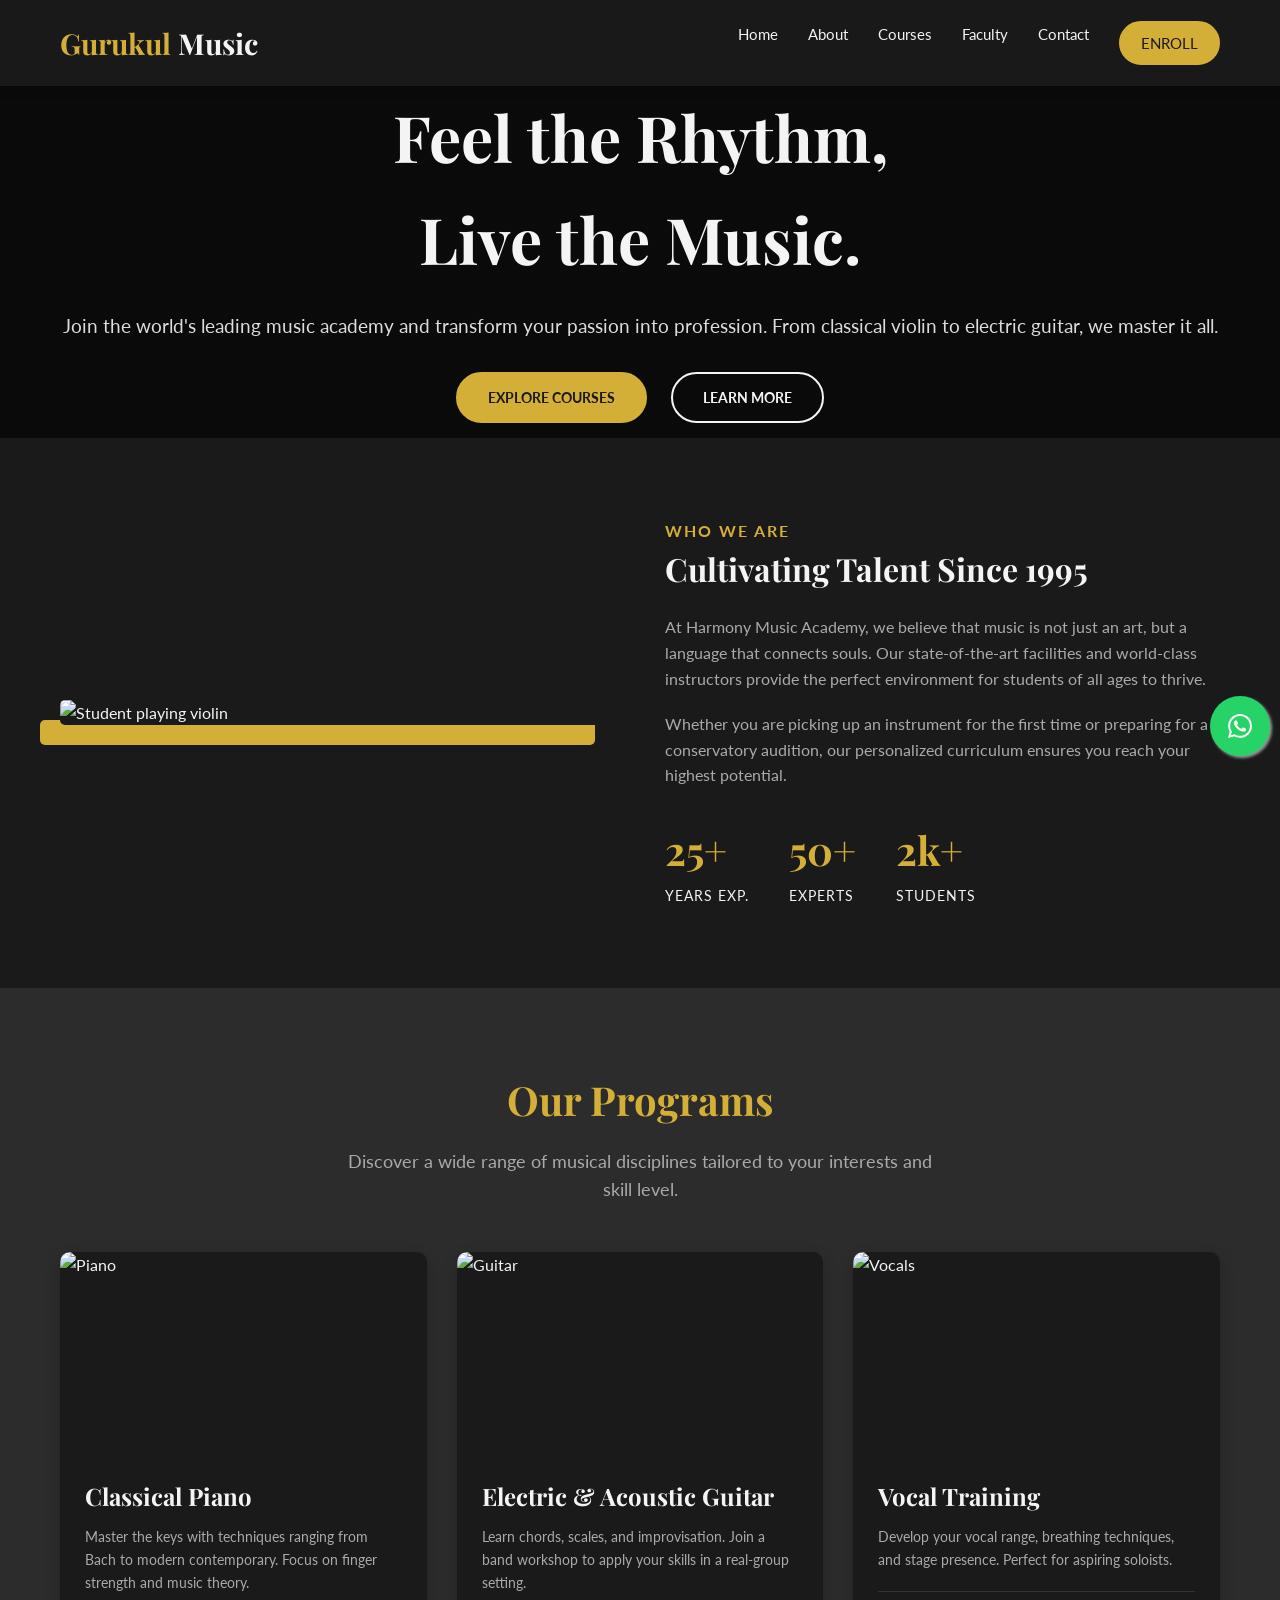
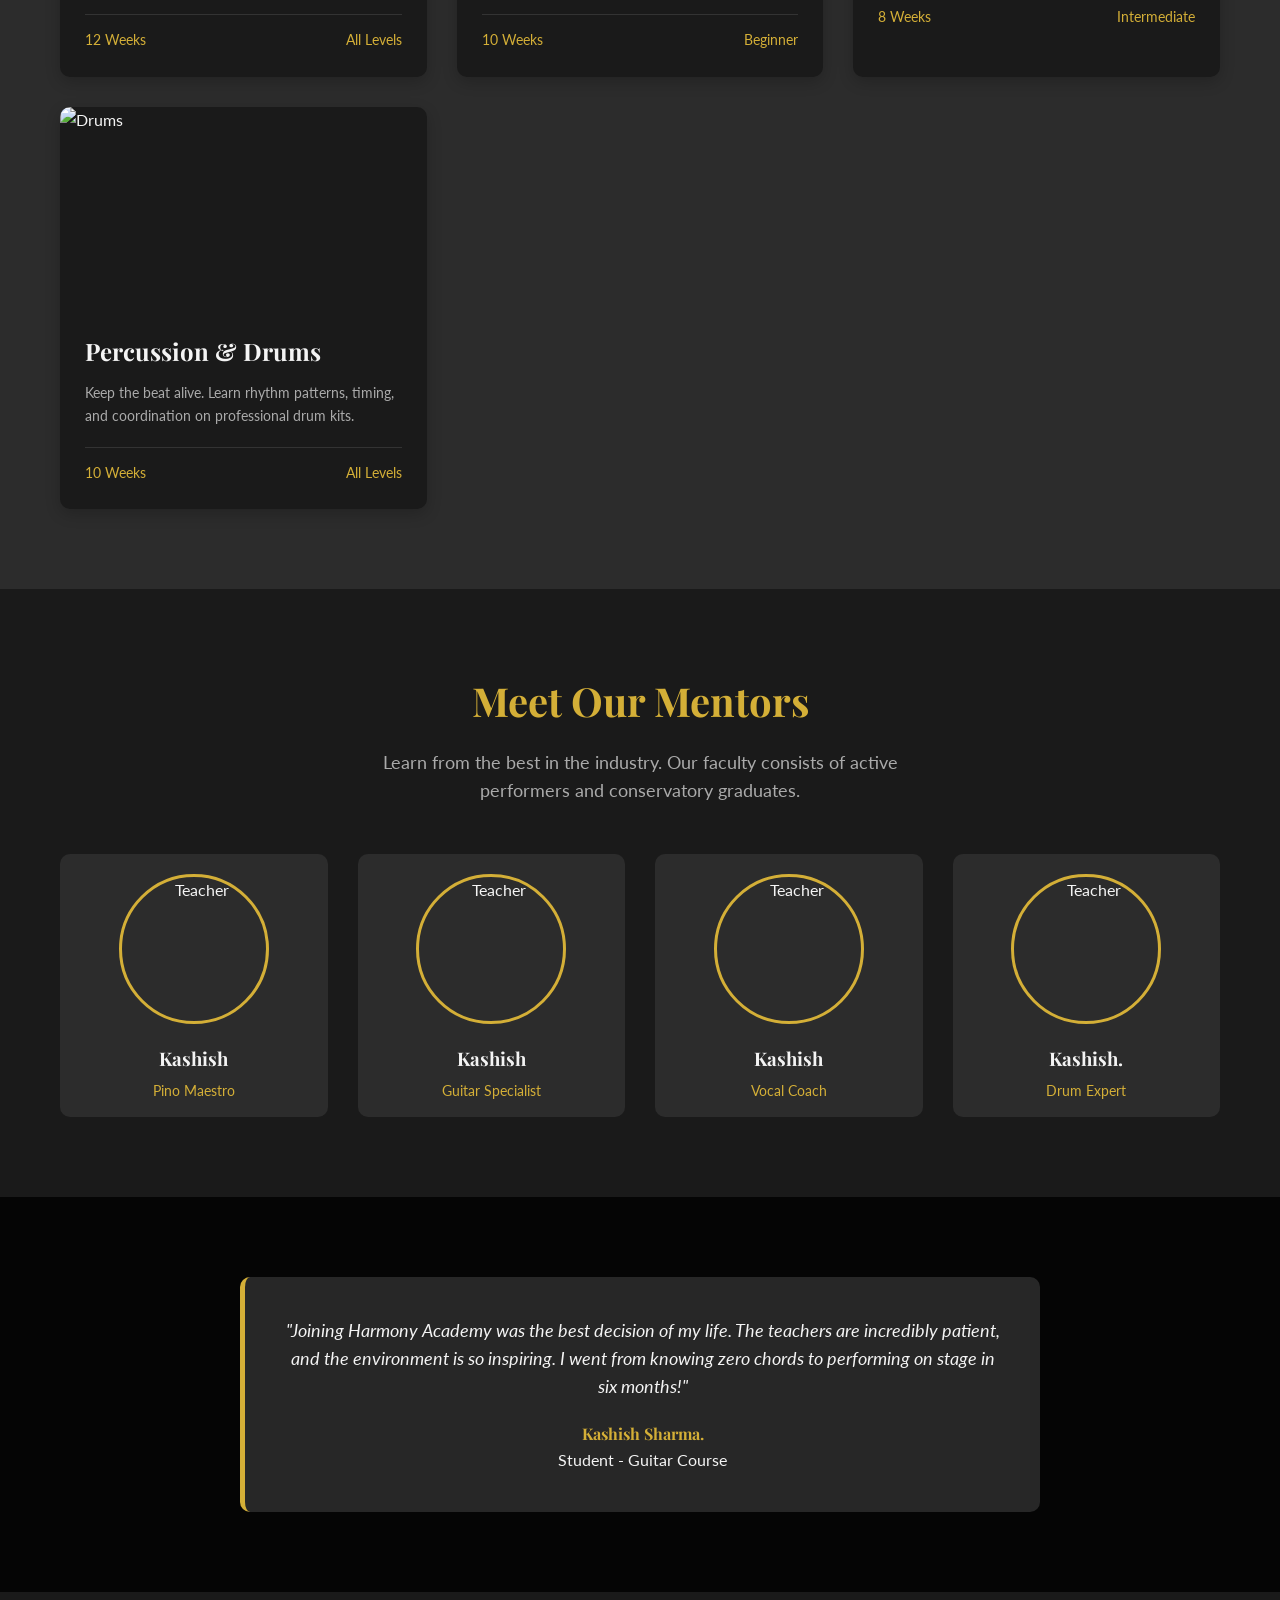
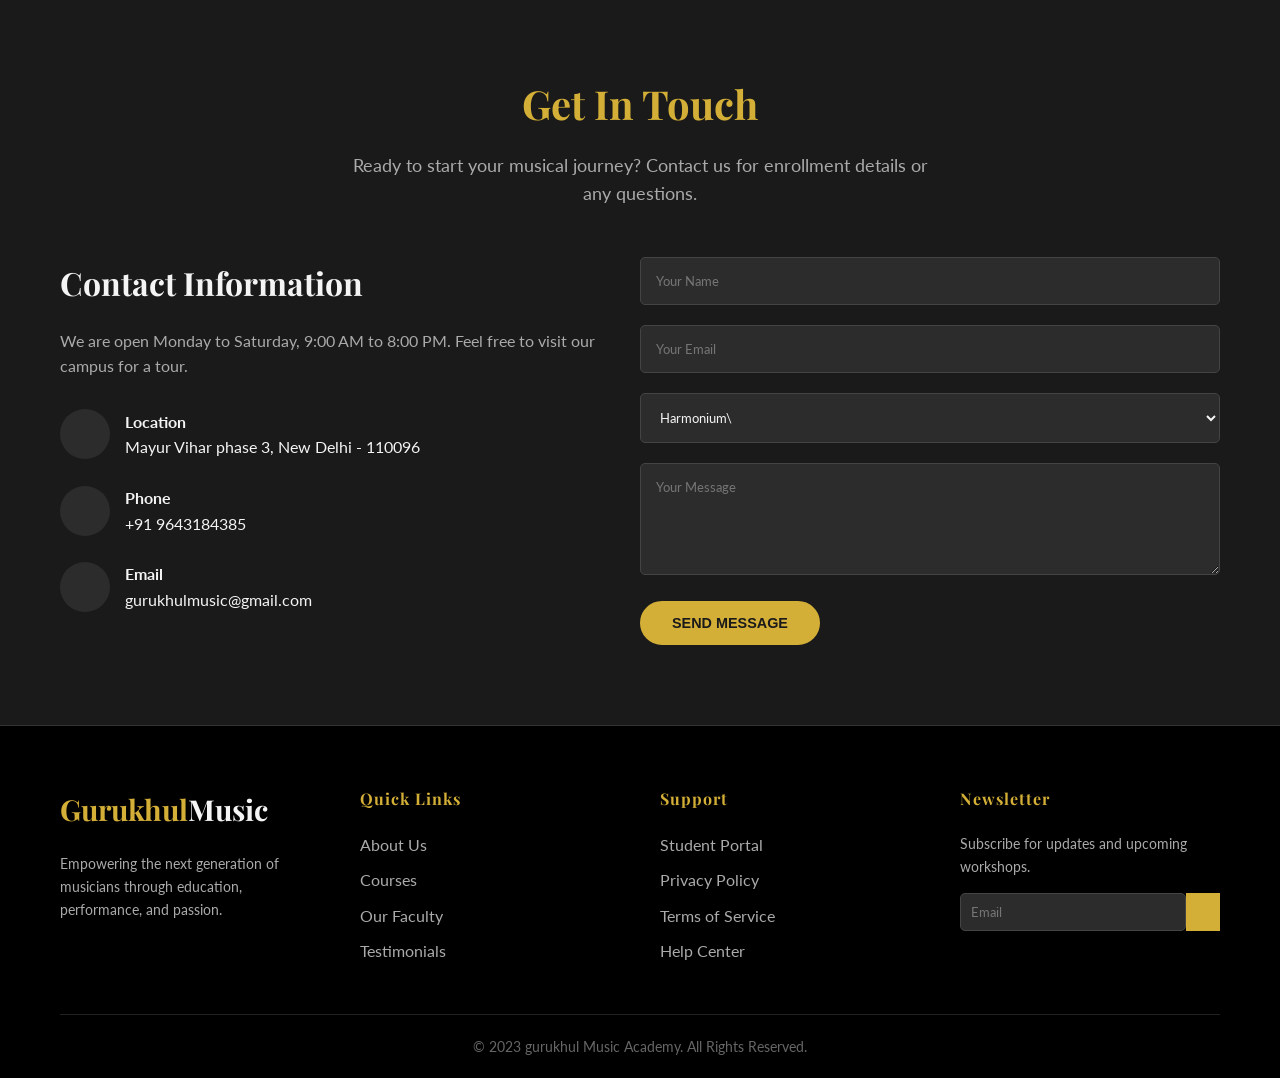
==== index.html @ d6f79129 "Add files via upload" ====
<!DOCTYPE html>
<html lang="en">
<head>
    <meta charset="UTF-8">
    <meta name="viewport" content="width=device-width, initial-scale=1.0">
    <title>Gurukul Music | Unlock Your Potential</title>
     <link rel="stylesheet" href="../enirmaan-music/Main.css">
    <link rel="preconnect" href="https://fonts.googleapis.com">
    <link rel="preconnect" href="https://fonts.gstatic.com" crossorigin>
    <link href="https://fonts.googleapis.com/css2?family=Playfair+Display:ital,wght@0,400;0,700;1,400&family=Lato:wght@300;400;700&display=swap" rel="stylesheet">
</head>
<body>
    <header>
        <div class="container">
            <nav>
                <a href="#" class="logo">Gurukul<span> Music</span></a>
                <ul class="nav-links" id="navLinks">
                    <li><a href="#hero">Home</a></li>
                    <li><a href="#about">About</a></li>
                    <li><a href="#courses">Courses</a></li>
                    <li><a href="#faculty">Faculty</a></li>
                    <li><a href="#contact">Contact</a></li>
                    <li><a href="#contact" class="btn" style="padding: 8px 20px; color: #1a1a1a;">Enroll</a></li>
                </ul>
                <div class="menu-toggle" id="menuToggle">
                    <i class="fas fa-bars"></i>
                </div>
            </nav>
        </div>
    </header>

    <main>
        <!-- Hero Section -->
        <section id="hero" class="hero">
            <div class="container hero-content">
                <h1>Feel the Rhythm, <br>Live the Music.</h1>
                <p>Join the world's leading music academy and transform your passion into profession. From classical violin to electric guitar, we master it all.</p>
                <div class="hero-btn-group">
                    <a href="#courses" class="btn">Explore Courses</a>
                    <a href="#about" class="btn btn-outline">Learn More</a>
                </div>
            </div>
        </section>

        <!-- About Section -->
        <section id="about" class="section-padding">
            <div class="container">
                <div class="about-grid">
                    <div class="about-img">
                        <img src="https://picsum.photos/seed/violinist/600/400" alt="Student playing violin">
                    </div>
                    <div class="about-text">
                        <h4 style="color: var(--accent-color); text-transform: uppercase; letter-spacing: 2px;">Who We Are</h4>
                        <h3>Cultivating Talent Since 1995</h3>
                        <p>At Harmony Music Academy, we believe that music is not just an art, but a language that connects souls. Our state-of-the-art facilities and world-class instructors provide the perfect environment for students of all ages to thrive.</p>
                        <p>Whether you are picking up an instrument for the first time or preparing for a conservatory audition, our personalized curriculum ensures you reach your highest potential.</p>
                        
                        <div class="stats">
                            <div class="stat-item">
                                <h4>25+</h4>
                                <span>Years Exp.</span>
                            </div>
                            <div class="stat-item">
                                <h4>50+</h4>
                                <span>Experts</span>
                            </div>
                            <div class="stat-item">
                                <h4>2k+</h4>
                                <span>Students</span>
                            </div>
                        </div>
                    </div>
                </div>
            </div>
        </section>

        <!-- Courses Section -->
        <section id="courses" class="section-padding courses">
            <div class="container">
                <div class="text-center">
                    <h2 class="section-title">Our Programs</h2>
                    <p class="section-subtitle">Discover a wide range of musical disciplines tailored to your interests and skill level.</p>
                </div>

                <div class="course-grid">
                    <!-- Course 1 -->
                    <div class="course-card">
                        <div class="course-img">
                            <img src="https://picsum.photos/seed/pianokeys/400/300" alt="Piano">
                        </div>
                        <div class="course-info">
                            <h3>Classical Piano</h3>
                            <p>Master the keys with techniques ranging from Bach to modern contemporary. Focus on finger strength and music theory.</p>
                            <div class="course-meta">
                                <span><i class="fas fa-clock"></i> 12 Weeks</span>
                                <span><i class="fas fa-user"></i> All Levels</span>
                            </div>
                        </div>
                    </div>

                    <!-- Course 2 -->
                    <div class="course-card">
                        <div class="course-img">
                            <img src="https://picsum.photos/seed/guitar/400/300" alt="Guitar">
                        </div>
                        <div class="course-info">
                            <h3>Electric & Acoustic Guitar</h3>
                            <p>Learn chords, scales, and improvisation. Join a band workshop to apply your skills in a real-group setting.</p>
                            <div class="course-meta">
                                <span><i class="fas fa-clock"></i> 10 Weeks</span>
                                <span><i class="fas fa-user"></i> Beginner</span>
                            </div>
                        </div>
                    </div>

                    <!-- Course 3 -->
                    <div class="course-card">
                        <div class="course-img">
                            <img src="https://picsum.photos/seed/vocals/400/300" alt="Vocals">
                        </div>
                        <div class="course-info">
                            <h3>Vocal Training</h3>
                            <p>Develop your vocal range, breathing techniques, and stage presence. Perfect for aspiring soloists.</p>
                            <div class="course-meta">
                                <span><i class="fas fa-clock"></i> 8 Weeks</span>
                                <span><i class="fas fa-user"></i> Intermediate</span>
                            </div>
                        </div>
                    </div>

                    <!-- Course 4 -->
                    <div class="course-card">
                        <div class="course-img">
                            <img src="https://picsum.photos/seed/drums/400/300" alt="Drums">
                        </div>
                        <div class="course-info">
                            <h3>Percussion & Drums</h3>
                            <p>Keep the beat alive. Learn rhythm patterns, timing, and coordination on professional drum kits.</p>
                            <div class="course-meta">
                                <span><i class="fas fa-clock"></i> 10 Weeks</span>
                                <span><i class="fas fa-user"></i> All Levels</span>
                            </div>
                        </div>
                    </div>
                </div>
            </div>
        </section>

        <!-- Faculty Section -->
        <section id="faculty" class="section-padding">
            <div class="container">
                <div class="text-center">
                    <h2 class="section-title">Meet Our Mentors</h2>
                    <p class="section-subtitle">Learn from the best in the industry. Our faculty consists of active performers and conservatory graduates.</p>
                </div>

                <div class="faculty-grid">
                    <div class="faculty-card">
                        <div class="faculty-img">
                            <img src="https://picsum.photos/seed/person1/200/200" alt="Teacher">
                        </div>
                        <h3>Kashish</h3>
                        <span>Pino Maestro</span>
                      <!--
                        <div class="social-links">
                            <a href="#"><i class="fab fa-facebook-f"></i></a>
                            <a href="#"><i class="fab fa-twitter"></i></a>
                            <a href="#"><i class="fab fa-instagram"></i></a>
                        </div> -->
                    </div>

                    <div class="faculty-card">
                        <div class="faculty-img">
                            <img src="https://picsum.photos/seed/person2/200/200" alt="Teacher">
                        </div>
                        <h3>Kashish</h3>
                        <span>Guitar Specialist</span>
                        <!--
                        <div class="social-links">
                            <a href="#"><i class="fab fa-facebook-f"></i></a>
                            <a href="#"><i class="fab fa-twitter"></i></a>
                            <a href="#"><i class="fab fa-instagram"></i></a>
                        </div> -->
                    </div>

                    <div class="faculty-card">
                        <div class="faculty-img">
                            <img src="https://picsum.photos/seed/person3/200/200" alt="Teacher">
                        </div>
                        <h3>Kashish</h3>
                        <span>Vocal Coach</span>
                        <!--
                        <div class="social-links">
                            <a href="#"><i class="fab fa-facebook-f"></i></a>
                            <a href="#"><i class="fab fa-twitter"></i></a>
                            <a href="#"><i class="fab fa-instagram"></i></a>
                        </div> -->                    
                    </div>

                    <div class="faculty-card">
                        <div class="faculty-img">
                            <img src="https://picsum.photos/seed/person4/200/200" alt="Teacher">
                        </div>
                        <h3>Kashish.</h3>
                        <span>Drum Expert</span>
                        <!--
                        <div class="social-links">
                            <a href="#"><i class="fab fa-facebook-f"></i></a>
                            <a href="#"><i class="fab fa-twitter"></i></a>
                            <a href="#"><i class="fab fa-instagram"></i></a>
                        </div> -->
                    </div>
                </div>
            </div>
        </section>

        <!-- Testimonials Section -->
        <section id="testimonials" class="section-padding testimonials">
            <div class="container">
                <div class="testimonial-slider">
                    <div class="testimonial-content">
                        <i class="fas fa-quote-left"></i>
                        <p>"Joining Harmony Academy was the best decision of my life. The teachers are incredibly patient, and the environment is so inspiring. I went from knowing zero chords to performing on stage in six months!"</p>
                        <div class="client-info">
                            <h4>Kashish Sharma.</h4>
                            <span>Student - Guitar Course</span>
                        </div>
                    </div>
                </div>
            </div>
        </section>

        <!-- Contact Section -->
        <section id="contact" class="section-padding">
            <div class="container">
                <div class="text-center">
                    <h2 class="section-title">Get In Touch</h2>
                    <p class="section-subtitle">Ready to start your musical journey? Contact us for enrollment details or any questions.</p>
                </div>

                <div class="contact-container">
                    <div class="contact-info">
                        <h3>Contact Information</h3>
                        <p style="margin-bottom: 30px; color: #aaa;">We are open Monday to Saturday, 9:00 AM to 8:00 PM. Feel free to visit our campus for a tour.</p>
                        
                        <div class="info-item">
                            <i class="fas fa-map-marker-alt"></i>
                            <div>
                                <h4>Location</h4>
                                <p>Mayur Vihar phase 3, New Delhi - 110096</p>
                            </div>
                        </div>
                        <div class="info-item">
                            <i class="fas fa-phone"></i>
                            <div>
                                <h4>Phone</h4>
                                <p>+91 9643184385</p>
                            </div>
                        </div>
                        <div class="info-item">
                            <i class="fas fa-envelope"></i>
                            <div>
                                <h4>Email</h4>
                                <p>gurukhulmusic@gmail.com</p>
                            </div>
                        </div>
                    </div>

                    <div class="contact-form">
                        <form>
                            <div class="form-group">
                                <input type="text" placeholder="Your Name" required>
                            </div>
                            <div class="form-group">
                                <input type="email" placeholder="Your Email" required>
                            </div>
                            <div class="form-group">
                                <select>
                                    <option value="" disabled selected>Harmonium\</option>
                                    <option value="piano">Keyboard/piano</option>
                                    <option value="guitar">Vocal</option>
                                    <option value="vocals">Octapad</option>
                                    <option value="drums">Drums</option>
                                </select>
                            </div>
                            <div class="form-group">
                                <textarea rows="5" placeholder="Your Message" required></textarea>
                            </div>
                            <button type="submit" class="btn">Send Message</button>
                        </form>
                    </div>
                </div>
            </div>
        </section>
    </main>

    <!-- Footer -->
    <footer>
        <div class="container">
            <a href="8377055170" class="float-whatsapp" target="_blank">
		<svg xmlns="http://www.w3.org/2000/svg" width="24" height="24" viewBox="0 0 24 24"><path d="M.057 24l1.687-6.163c-1.041-1.804-1.588-3.849-1.587-5.946.003-6.556 5.338-11.891 11.893-11.891 3.181.001 6.167 1.24 8.413 3.488 2.245 2.248 3.481 5.236 3.48 8.414-.003 6.557-5.338 11.892-11.893 11.892-1.99-.001-3.951-.5-5.688-1.448l-6.305 1.654zm6.597-3.807c1.676.995 3.276 1.591 5.392 1.592 5.448 0 9.886-4.434 9.889-9.885.002-5.462-4.415-9.89-9.881-9.892-5.452 0-9.887 4.434-9.889 9.884-.001 2.225.651 3.891 1.746 5.634l-.999 3.648 3.742-.981zm11.387-5.464c-.074-.124-.272-.198-.57-.347-.297-.149-1.758-.868-2.031-.967-.272-.099-.47-.149-.669.149-.198.297-.768.967-.941 1.165-.173.198-.347.223-.644.074-.297-.149-1.255-.462-2.39-1.475-.883-.788-1.48-1.761-1.653-2.059-.173-.297-.018-.458.13-.606.134-.133.297-.347.446-.521.151-.172.2-.296.3-.495.099-.198.05-.372-.025-.521-.075-.148-.669-1.611-.916-2.206-.242-.579-.487-.501-.669-.51l-.57-.01c-.198 0-.52.074-.792.372s-1.04 1.016-1.04 2.479 1.065 2.876 1.213 3.074c.149.198 2.095 3.2 5.076 4.487.709.306 1.263.489 1.694.626.712.226 1.36.194 1.872.118.571-.085 1.758-.719 2.006-1.413.248-.695.248-1.29.173-1.414z"></path></svg>
	</a>
            <div class="footer-grid">
                <div class="footer-col">
                    <div class="logo" style="margin-bottom: 20px;">Gurukhul<span>Music</span></div>
                    <p style="color: #aaa; font-size: 0.9rem;">Empowering the next generation of musicians through education, performance, and passion.</p>
                </div>
                <div class="footer-col">
                    <h4>Quick Links</h4>
                    <ul>
                        <li><a href="#about">About Us</a></li>
                        <li><a href="#courses">Courses</a></li>
                        <li><a href="#faculty">Our Faculty</a></li>
                        <li><a href="#testimonials">Testimonials</a></li>
                    </ul>
                </div>
                <div class="footer-col">
                    <h4>Support</h4>
                    <ul>
                        <li><a href="#">Student Portal</a></li>
                        <li><a href="#">Privacy Policy</a></li>
                        <li><a href="#">Terms of Service</a></li>
                        <li><a href="#contact">Help Center</a></li>
                    </ul>
                </div>
                <div class="footer-col">
                    <h4>Newsletter</h4>
                    <p style="color: #aaa; font-size: 0.9rem; margin-bottom: 15px;">Subscribe for updates and upcoming workshops.</p>
                    <div style="display: flex;">
                        <input type="email" placeholder="Email" style="padding: 10px;">
                        <button class="btn" style="padding: 10px 15px; border-radius: 0;"><i class="fas fa-paper-plane"></i></button>
                    </div>
                </div>
            </div>
            <div class="copyright">
                <p>&copy; 2023 gurukhul Music Academy. All Rights Reserved.</p>
            </div>
        </div>
    </footer>

    <!-- Simple Script for Mobile Menu -->
    <script>
        const menuToggle = document.getElementById('menuToggle');
        const navLinks = document.getElementById('navLinks');

        menuToggle.addEventListener('click', () => {
            navLinks.classList.toggle('active');
        });

        // Close menu when a link is clicked
        document.querySelectorAll('.nav-links a').forEach(link => {
            link.addEventListener('click', () => {
                navLinks.classList.remove('active');
            });
        });
    </script>
</body>
</html>
---- enirmaan-music/Main.css ----
:root {
            --primary-color: #1a1a1a;
            /* Dark Background */
            --secondary-color: #2c2c2c;
            /* Card Background */
            --accent-color: #d4af37;
            /* Gold */
            --accent-hover: #b5952f;
            --text-light: #f4f4f4;
            /* White/Grey */
            --text-muted: #aaaaaa;
            --font-heading: 'Playfair Display', serif;
            --font-body: 'Lato', sans-serif;
            --transition: all 0.3s ease;
            --container-width: 1200px;
        }

        * {
            margin: 0;
            padding: 0;
            box-sizing: border-box;
        }

        html {
            scroll-behavior: smooth;
        }

        body {
            font-family: var(--font-body);
            background-color: var(--primary-color);
            color: var(--text-light);
            line-height: 1.6;
            overflow-x: hidden;
        }

        a {
            text-decoration: none;
            color: inherit;
            transition: var(--transition);
        }

        ul {
            list-style: none;
        }

        img {
            max-width: 100%;
            display: block;
        }

        /* --- UTILITIES --- */
        .container {
            max-width: var(--container-width);
            margin: 0 auto;
            padding: 0 20px;
        }

        .section-padding {
            padding: 80px 0;
        }

        .text-center {
            text-align: center;
        }

        .section-title {
            font-family: var(--font-heading);
            font-size: 2.5rem;
            margin-bottom: 1rem;
            color: var(--accent-color);
        }

        .section-subtitle {
            font-size: 1.1rem;
            color: var(--text-muted);
            margin-bottom: 3rem;
            max-width: 600px;
            margin-left: auto;
            margin-right: auto;
        }

        .btn {
            display: inline-block;
            padding: 12px 30px;
            background-color: var(--accent-color);
            color: var(--primary-color);
            font-weight: 700;
            border-radius: 50px;
            text-transform: uppercase;
            font-size: 0.9rem;
            border: 2px solid var(--accent-color);
            cursor: pointer;
        }

        .btn:hover {
            background-color: transparent;
            color: var(--accent-color);
        }

        .btn-outline {
            background-color: transparent;
            color: var(--text-light);
            border: 2px solid var(--text-light);
        }

        .btn-outline:hover {
            background-color: var(--text-light);
            color: var(--primary-color);
        }

        /* --- HEADER --- */
        header {
            position: sticky;
            top: 0;
            left: 0;
            width: 100%;
            background-color: rgba(26, 26, 26, 0.95);
            padding: 20px 0;
            z-index: 1000;
            box-shadow: 0 2px 10px rgba(0, 0, 0, 0.3);

        }

        nav {
            display: flex;
            justify-content: space-between;
            align-items: center;
        }

        .logo {
            font-family: var(--font-heading);
            font-size: 1.8rem;
            font-weight: 700;
            color: var(--accent-color);
        }

        .logo span {
            color: var(--text-light);
        }

        .nav-links {
            display: flex;
            gap: 30px;
        }

        .nav-links a {
            font-size: 0.95rem;
            font-weight: 400;
            position: relative;
        }

        .nav-links a::after {
            content: '';
            position: absolute;
            width: 0;
            height: 2px;
            bottom: -5px;
            left: 0;
            background-color: var(--accent-color);
            transition: var(--transition);
        }

        .nav-links a:hover::after {
            width: 100%;
        }

        .menu-toggle {
            display: none;
            font-size: 1.5rem;
            cursor: pointer;
        }

        /* --- HERO SECTION --- */
        .hero {
            height: auto;
            background: linear-gradient(rgba(0, 0, 0, 0.6), rgba(0, 0, 0, 0.6)), url('https://picsum.photos/seed/concert/1920/1080.jpg') no-repeat center center/cover;
            display: flex;
            align-items: center;
            justify-content: center;
            text-align: center;

        }

        .hero-content h1 {
            font-family: var(--font-heading);
            font-size: 4rem;
            margin-bottom: 20px;
            animation: fadeInDown 1s ease;
        }

        .hero-content p {
            font-size: 1.2rem;
            margin-bottom: 30px;
            color: #ddd;
            animation: fadeInUp 1s ease 0.3s forwards;
            opacity: 0;
        }

        .hero-btn-group {
            animation: fadeInUp 1s ease 0.6s forwards;
            opacity: 0;
            margin-bottom: 15px;
        }

        .hero-btn-group .btn {
            margin: 0 10px;
        }

        /* --- ABOUT SECTION --- */
        .about-grid {
            display: grid;
            grid-template-columns: 1fr 1fr;
            gap: 50px;
            align-items: center;
        }

        .about-img {
            position: relative;
        }

        .about-img img {
            border-radius: 5px;
            box-shadow: -20px 20px 0px var(--accent-color);
        }

        .about-text h3 {
            font-family: var(--font-heading);
            font-size: 2rem;
            margin-bottom: 20px;
        }

        .about-text p {
            color: var(--text-muted);
            margin-bottom: 20px;
        }

        .stats {
            display: flex;
            gap: 40px;
            margin-top: 30px;
        }

        .stat-item h4 {
            font-size: 2.5rem;
            color: var(--accent-color);
            font-family: var(--font-heading);
        }

        .stat-item span {
            font-size: 0.9rem;
            text-transform: uppercase;
            letter-spacing: 1px;
        }

        /* --- COURSES SECTION --- */
        .courses {
            background-color: var(--secondary-color);
        }

        .course-grid {
            display: grid;
            grid-template-columns: repeat(auto-fit, minmax(300px, 1fr));
            gap: 30px;
        }

        .course-card {
            background-color: var(--primary-color);
            border-radius: 10px;
            overflow: hidden;
            transition: var(--transition);
            box-shadow: 0 5px 15px rgba(0, 0, 0, 0.2);
            position: relative;
        }

        .course-card:hover {
            transform: translateY(-10px);
        }

        .course-img {
            height: 200px;
            overflow: hidden;
        }

        .course-img img {
            width: 100%;
            height: 100%;
            object-fit: cover;
            transition: var(--transition);
        }

        .course-card:hover .course-img img {
            transform: scale(1.1);
        }

        .course-info {
            padding: 25px;
        }

        .course-info h3 {
            font-family: var(--font-heading);
            font-size: 1.5rem;
            margin-bottom: 10px;
        }

        .course-info p {
            color: var(--text-muted);
            font-size: 0.9rem;
            margin-bottom: 20px;
        }

        .course-meta {
            display: flex;
            justify-content: space-between;
            border-top: 1px solid #333;
            padding-top: 15px;
            font-size: 0.85rem;
            color: var(--accent-color);
        }

        /* --- FACULTY SECTION --- */
        .faculty-grid {
            display: grid;
            grid-template-columns: repeat(auto-fit, minmax(250px, 1fr));
            gap: 30px;
        }

        .faculty-card {
            text-align: center;
            background-color: var(--secondary-color);
            border-radius: 10px;
            transition: var(--transition);
        }

        .faculty-card:hover {
            background-color: #333;
        }

        .faculty-img {
            width: 150px;
            height: 150px;
            border-radius: 50%;
            margin: 20PX auto 20px;
            overflow: hidden;
            border: 3px solid var(--accent-color);
        }

        .faculty-img img {
            width: 100%;
            height: 100%;
            object-fit: cover;
        }

        .faculty-card h3 {
            font-family: var(--font-heading);
            margin-bottom: 5px;
        }

        .faculty-card span {
            color: var(--accent-color);
            font-size: 0.9rem;
            display: block;
            margin-bottom: 15px;
        }

        .social-links a {
            color: var(--text-muted);
            margin: 0 8px;
            font-size: 1.1rem;
        }

        .social-links a:hover {
            color: var(--accent-color);
        }

        .float-whatsapp {
            position: fixed;
            width: 60px;
            height: 60px;
            bottom: 144px;
            right: 10px;
            background-color: #25d366;
            color: #FFF;
            border-radius: 50px;
            text-align: center;
            font-size: 30px;
            box-shadow: 2px 2px 3px #999;
            z-index: 100;
        }
        .float-whatsapp svg {
    fill: #fff;
    position: absolute;
    left: 50%;
    top: 50%;
    transform: translate(-50%, -50%);
}

        /* --- TESTIMONIALS --- */
        .testimonials {
            background: linear-gradient(rgba(0, 0, 0, 0.8), rgba(0, 0, 0, 0.8)), url('https://picsum.photos/seed/piano/1920/600.jpg') center/cover fixed;
        }

        .testimonial-slider {
            max-width: 800px;
            margin: 0 auto;
            text-align: center;
        }

        .testimonial-content {
            background-color: rgba(44, 44, 44, 0.9);
            padding: 40px;
            border-radius: 10px;
            border-left: 5px solid var(--accent-color);
        }

        .testimonial-content i {
            font-size: 2rem;
            color: var(--accent-color);
            margin-bottom: 20px;
        }

        .testimonial-content p {
            font-size: 1.1rem;
            font-style: italic;
            margin-bottom: 20px;
        }

        .client-info h4 {
            font-family: var(--font-heading);
            color: var(--accent-color);
        }

        /* --- CONTACT SECTION --- */
        .contact-container {
            display: grid;
            grid-template-columns: 1fr 1fr;
          
        }

        .contact-info h3 {
            font-family: var(--font-heading);
            font-size: 2rem;
            margin-bottom: 20px;
        }

        .info-item {
            display: flex;
            align-items: center;
            margin-bottom: 25px;
        }

        .info-item i {
            width: 50px;
            height: 50px;
            background-color: var(--secondary-color);
            color: var(--accent-color);
            display: flex;
            align-items: center;
            justify-content: center;
            border-radius: 50%;
            margin-right: 15px;
            font-size: 1.2rem;
        }

        .form-group {
            margin-bottom: 20px;
        }

        input,
        textarea,
        select {
            width: 100%;
            padding: 15px;
            background-color: var(--secondary-color);
            border: 1px solid #444;
            color: var(--text-light);
            border-radius: 5px;
            font-family: var(--font-body);
        }

        input:focus,
        textarea:focus,
        select:focus {
            outline: none;
            border-color: var(--accent-color);
        }

        /* --- FOOTER --- */
        footer {
            background-color: #000;
            padding: 60px 0 20px;
            border-top: 1px solid #333;
        }

        .footer-grid {
            display: grid;
            grid-template-columns: repeat(auto-fit, minmax(200px, 1fr));
            gap: 40px;
            margin-bottom: 40px;
        }

        .footer-col h4 {
            color: var(--accent-color);
            margin-bottom: 20px;
            font-family: var(--font-heading);
            letter-spacing: 1px;
        }

        .footer-col ul li {
            margin-bottom: 10px;
        }

        .footer-col ul li a {
            color: var(--text-muted);
        }

        .footer-col ul li a:hover {
            color: var(--accent-color);
            padding-left: 5px;
        }

        .copyright {
            text-align: center;
            padding-top: 20px;
            border-top: 1px solid #222;
            color: #666;
            font-size: 0.9rem;
        }

        /* --- ANIMATIONS --- */
        @keyframes fadeInDown {
            from {
                opacity: 0;
                transform: translateY(-30px);
            }

            to {
                opacity: 1;
                transform: translateY(0);
            }
        }

        @keyframes fadeInUp {
            from {
                opacity: 0;
                transform: translateY(30px);
            }

            to {
                opacity: 1;
                transform: translateY(0);
            }
        }

        /* --- MEDIA QUERIES --- */
        @media (max-width: 992px) {
            .hero-content h1 {
                font-size: 3rem;
            }

            .about-grid {
                grid-template-columns: 1fr;
            }

            .about-img {
                margin-bottom: 40px;
            }

            .contact-container {
                grid-template-columns: 1fr;
            }
        }

        @media (max-width: 768px) {
            .nav-links {
                position: absolute;
                top: 70px;
                right: 0;
                width: 100%;
                background-color: var(--primary-color);
                flex-direction: column;
                align-items: center;
                padding: 20px 0;
                transform: translateY(-150%);
                transition: transform 0.4s ease;
                border-bottom: 2px solid var(--accent-color);
            }

            .hero-btn-group {
                display: flex;

            }

            .section-padding {
                padding: 40px 0;
            }

            .nav-links.active {
                transform: translateY(0);
            }

            .menu-toggle {
                display: block;
                color: var(--text-light);
            }

            .hero-content h1 {
                font-size: 2.5rem;
            }

            .section-title {
                font-size: 2rem;
            }
        }
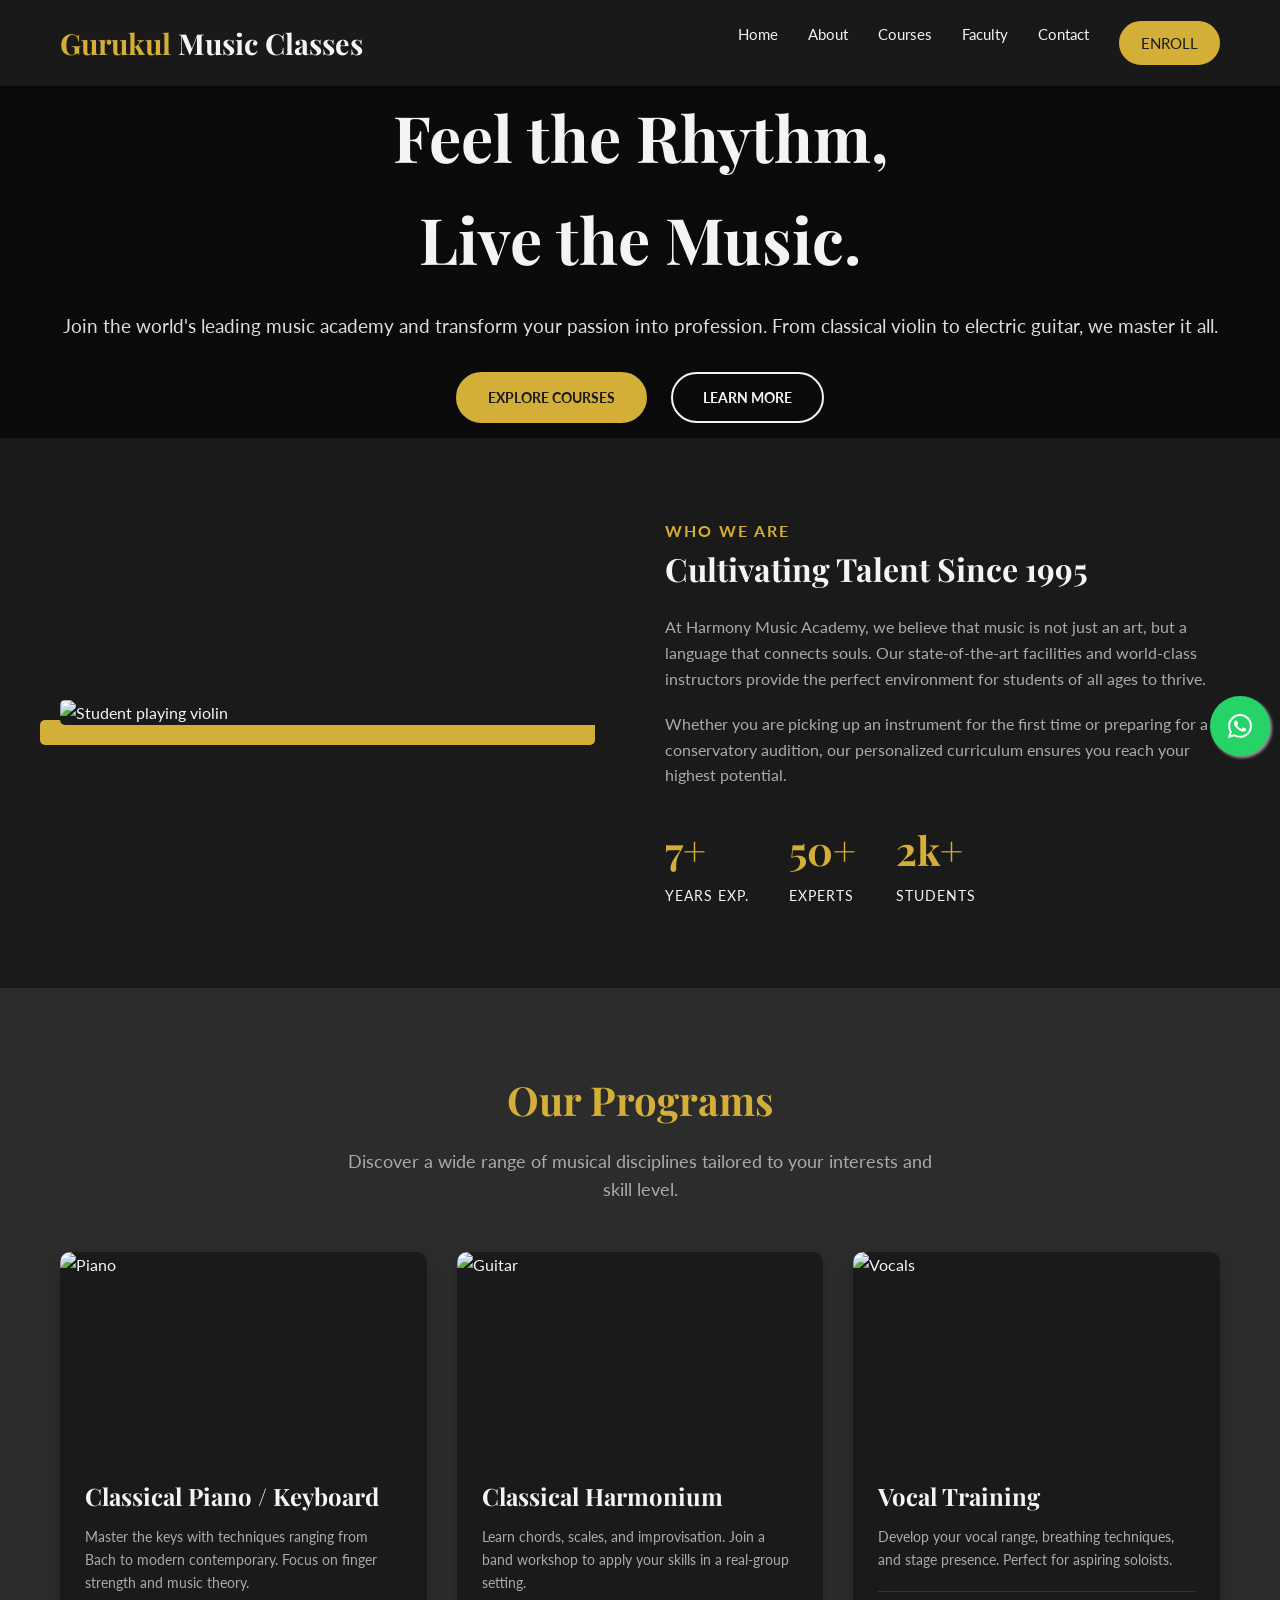
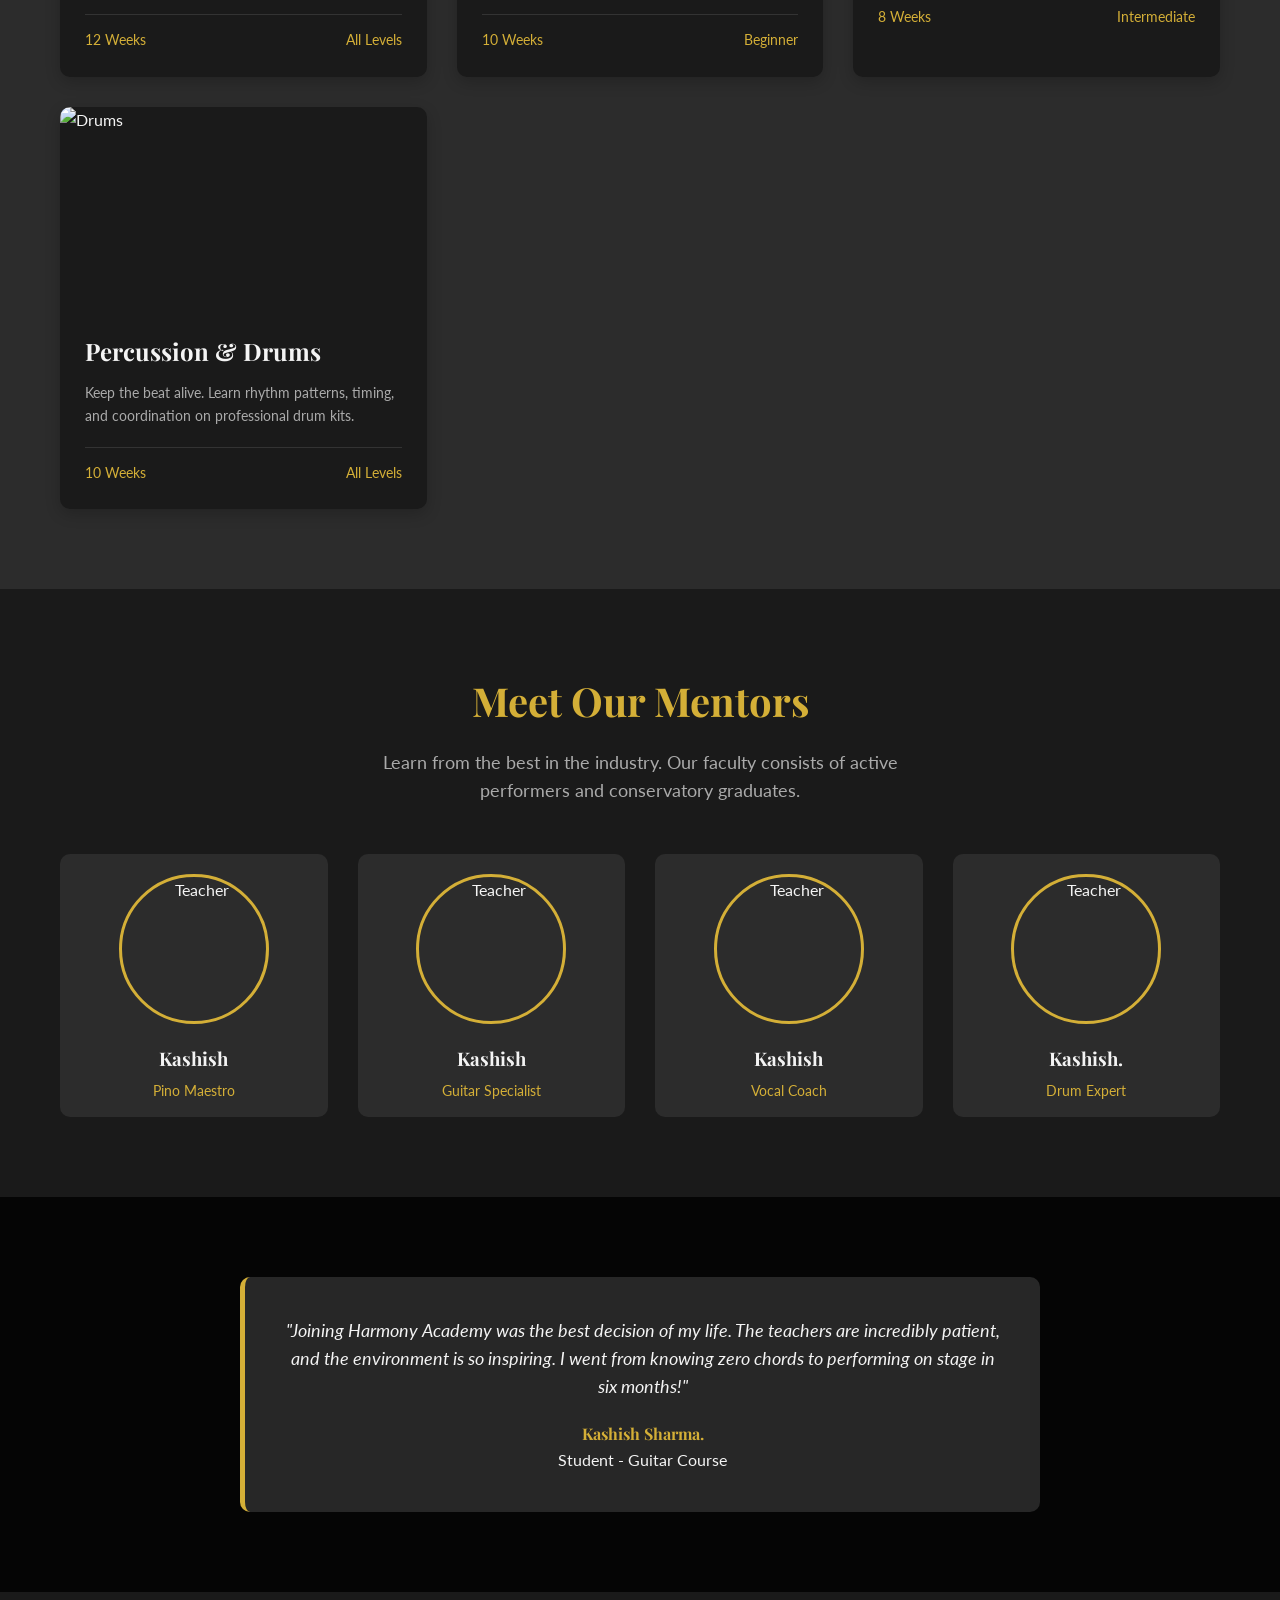
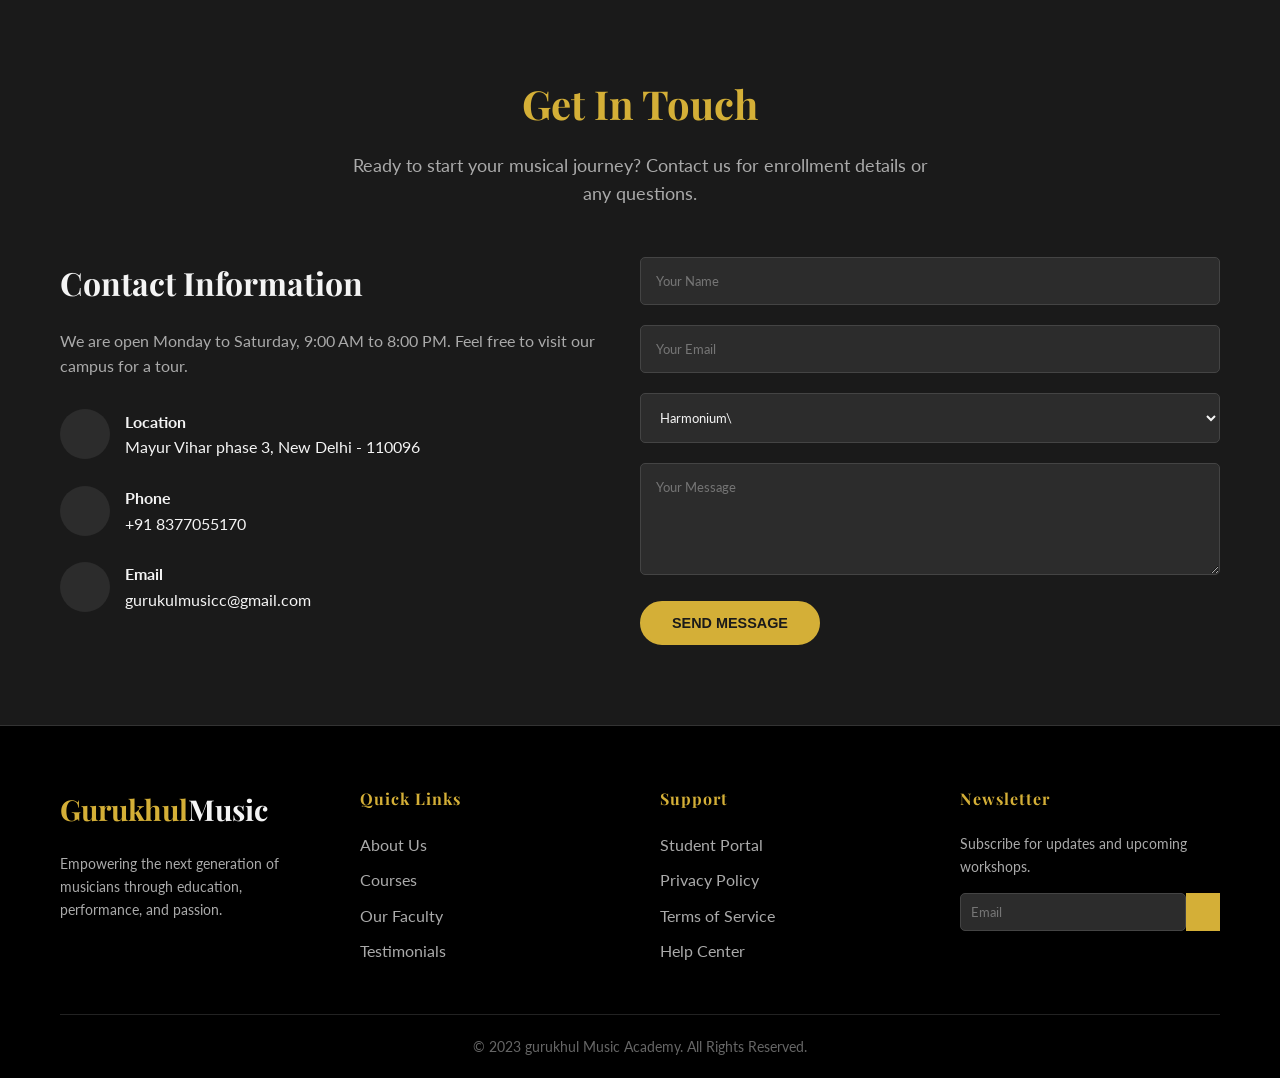
==== commit 595ed549: "Update index.html" ====
--- a/index.html
+++ b/index.html
@@ -4,7 +4,7 @@
     <meta charset="UTF-8">
     <meta name="viewport" content="width=device-width, initial-scale=1.0">
     <title>Gurukul Music | Unlock Your Potential</title>
-     <link rel="stylesheet" href="../enirmaan-music/Main.css">
+     <link rel="stylesheet" href="./Main.css">
     <link rel="preconnect" href="https://fonts.googleapis.com">
     <link rel="preconnect" href="https://fonts.gstatic.com" crossorigin>
     <link href="https://fonts.googleapis.com/css2?family=Playfair+Display:ital,wght@0,400;0,700;1,400&family=Lato:wght@300;400;700&display=swap" rel="stylesheet">
@@ -13,7 +13,7 @@
     <header>
         <div class="container">
             <nav>
-                <a href="#" class="logo">Gurukul<span> Music</span></a>
+                <a href="#" class="logo">Gurukul<span> Music Classes </span></a>
                 <ul class="nav-links" id="navLinks">
                     <li><a href="#hero">Home</a></li>
                     <li><a href="#about">About</a></li>
@@ -57,7 +57,7 @@
                         
                         <div class="stats">
                             <div class="stat-item">
-                                <h4>25+</h4>
+                                <h4>7+</h4>
                                 <span>Years Exp.</span>
                             </div>
                             <div class="stat-item">
@@ -89,7 +89,7 @@
                             <img src="https://picsum.photos/seed/pianokeys/400/300" alt="Piano">
                         </div>
                         <div class="course-info">
-                            <h3>Classical Piano</h3>
+                            <h3>Classical Piano / Keyboard</h3>
                             <p>Master the keys with techniques ranging from Bach to modern contemporary. Focus on finger strength and music theory.</p>
                             <div class="course-meta">
                                 <span><i class="fas fa-clock"></i> 12 Weeks</span>
@@ -104,7 +104,7 @@
                             <img src="https://picsum.photos/seed/guitar/400/300" alt="Guitar">
                         </div>
                         <div class="course-info">
-                            <h3>Electric & Acoustic Guitar</h3>
+                            <h3>Classical Harmonium</h3>
                             <p>Learn chords, scales, and improvisation. Join a band workshop to apply your skills in a real-group setting.</p>
                             <div class="course-meta">
                                 <span><i class="fas fa-clock"></i> 10 Weeks</span>
@@ -254,14 +254,14 @@
                             <i class="fas fa-phone"></i>
                             <div>
                                 <h4>Phone</h4>
-                                <p>+91 9643184385</p>
+                                <p>+91 8377055170</p>
                             </div>
                         </div>
                         <div class="info-item">
                             <i class="fas fa-envelope"></i>
                             <div>
                                 <h4>Email</h4>
-                                <p>gurukhulmusic@gmail.com</p>
+                                <p>gurukulmusicc@gmail.com</p>
                             </div>
                         </div>
                     </div>
@@ -297,7 +297,7 @@
     <!-- Footer -->
     <footer>
         <div class="container">
-            <a href="8377055170" class="float-whatsapp" target="_blank">
+            <a href="https://wa.me/918377055170" class="float-whatsapp" target="_blank">
 		<svg xmlns="http://www.w3.org/2000/svg" width="24" height="24" viewBox="0 0 24 24"><path d="M.057 24l1.687-6.163c-1.041-1.804-1.588-3.849-1.587-5.946.003-6.556 5.338-11.891 11.893-11.891 3.181.001 6.167 1.24 8.413 3.488 2.245 2.248 3.481 5.236 3.48 8.414-.003 6.557-5.338 11.892-11.893 11.892-1.99-.001-3.951-.5-5.688-1.448l-6.305 1.654zm6.597-3.807c1.676.995 3.276 1.591 5.392 1.592 5.448 0 9.886-4.434 9.889-9.885.002-5.462-4.415-9.89-9.881-9.892-5.452 0-9.887 4.434-9.889 9.884-.001 2.225.651 3.891 1.746 5.634l-.999 3.648 3.742-.981zm11.387-5.464c-.074-.124-.272-.198-.57-.347-.297-.149-1.758-.868-2.031-.967-.272-.099-.47-.149-.669.149-.198.297-.768.967-.941 1.165-.173.198-.347.223-.644.074-.297-.149-1.255-.462-2.39-1.475-.883-.788-1.48-1.761-1.653-2.059-.173-.297-.018-.458.13-.606.134-.133.297-.347.446-.521.151-.172.2-.296.3-.495.099-.198.05-.372-.025-.521-.075-.148-.669-1.611-.916-2.206-.242-.579-.487-.501-.669-.51l-.57-.01c-.198 0-.52.074-.792.372s-1.04 1.016-1.04 2.479 1.065 2.876 1.213 3.074c.149.198 2.095 3.2 5.076 4.487.709.306 1.263.489 1.694.626.712.226 1.36.194 1.872.118.571-.085 1.758-.719 2.006-1.413.248-.695.248-1.29.173-1.414z"></path></svg>
 	</a>
             <div class="footer-grid">
@@ -355,4 +355,4 @@
         });
     </script>
 </body>
-</html>+</html>
--- a/Main.css
+++ b/Main.css
@@ -0,0 +1,613 @@
+        :root {
+            --primary-color: #1a1a1a;
+            /* Dark Background */
+            --secondary-color: #2c2c2c;
+            /* Card Background */
+            --accent-color: #d4af37;
+            /* Gold */
+            --accent-hover: #b5952f;
+            --text-light: #f4f4f4;
+            /* White/Grey */
+            --text-muted: #aaaaaa;
+            --font-heading: 'Playfair Display', serif;
+            --font-body: 'Lato', sans-serif;
+            --transition: all 0.3s ease;
+            --container-width: 1200px;
+        }
+
+        * {
+            margin: 0;
+            padding: 0;
+            box-sizing: border-box;
+        }
+
+        html {
+            scroll-behavior: smooth;
+        }
+
+        body {
+            font-family: var(--font-body);
+            background-color: var(--primary-color);
+            color: var(--text-light);
+            line-height: 1.6;
+            overflow-x: hidden;
+        }
+
+        a {
+            text-decoration: none;
+            color: inherit;
+            transition: var(--transition);
+        }
+
+        ul {
+            list-style: none;
+        }
+
+        img {
+            max-width: 100%;
+            display: block;
+        }
+
+        /* --- UTILITIES --- */
+        .container {
+            max-width: var(--container-width);
+            margin: 0 auto;
+            padding: 0 20px;
+        }
+
+        .section-padding {
+            padding: 80px 0;
+        }
+
+        .text-center {
+            text-align: center;
+        }
+
+        .section-title {
+            font-family: var(--font-heading);
+            font-size: 2.5rem;
+            margin-bottom: 1rem;
+            color: var(--accent-color);
+        }
+
+        .section-subtitle {
+            font-size: 1.1rem;
+            color: var(--text-muted);
+            margin-bottom: 3rem;
+            max-width: 600px;
+            margin-left: auto;
+            margin-right: auto;
+        }
+
+        .btn {
+            display: inline-block;
+            padding: 12px 30px;
+            background-color: var(--accent-color);
+            color: var(--primary-color);
+            font-weight: 700;
+            border-radius: 50px;
+            text-transform: uppercase;
+            font-size: 0.9rem;
+            border: 2px solid var(--accent-color);
+            cursor: pointer;
+        }
+
+        .btn:hover {
+            background-color: transparent;
+            color: var(--accent-color);
+        }
+
+        .btn-outline {
+            background-color: transparent;
+            color: var(--text-light);
+            border: 2px solid var(--text-light);
+        }
+
+        .btn-outline:hover {
+            background-color: var(--text-light);
+            color: var(--primary-color);
+        }
+
+        /* --- HEADER --- */
+        header {
+            position: sticky;
+            top: 0;
+            left: 0;
+            width: 100%;
+            background-color: rgba(26, 26, 26, 0.95);
+            padding: 20px 0;
+            z-index: 1000;
+            box-shadow: 0 2px 10px rgba(0, 0, 0, 0.3);
+
+        }
+
+        nav {
+            display: flex;
+            justify-content: space-between;
+            align-items: center;
+        }
+
+        .logo {
+            font-family: var(--font-heading);
+            font-size: 1.8rem;
+            font-weight: 700;
+            color: var(--accent-color);
+        }
+
+        .logo span {
+            color: var(--text-light);
+        }
+
+        .nav-links {
+            display: flex;
+            gap: 30px;
+        }
+
+        .nav-links a {
+            font-size: 0.95rem;
+            font-weight: 400;
+            position: relative;
+        }
+
+        .nav-links a::after {
+            content: '';
+            position: absolute;
+            width: 0;
+            height: 2px;
+            bottom: -5px;
+            left: 0;
+            background-color: var(--accent-color);
+            transition: var(--transition);
+        }
+
+        .nav-links a:hover::after {
+            width: 100%;
+        }
+
+        .menu-toggle {
+            display: none;
+            font-size: 1.5rem;
+            cursor: pointer;
+        }
+
+        /* --- HERO SECTION --- */
+        .hero {
+            height: auto;
+            background: linear-gradient(rgba(0, 0, 0, 0.6), rgba(0, 0, 0, 0.6)), url('https://picsum.photos/seed/concert/1920/1080.jpg') no-repeat center center/cover;
+            display: flex;
+            align-items: center;
+            justify-content: center;
+            text-align: center;
+
+        }
+
+        .hero-content h1 {
+            font-family: var(--font-heading);
+            font-size: 4rem;
+            margin-bottom: 20px;
+            animation: fadeInDown 1s ease;
+        }
+
+        .hero-content p {
+            font-size: 1.2rem;
+            margin-bottom: 30px;
+            color: #ddd;
+            animation: fadeInUp 1s ease 0.3s forwards;
+            opacity: 0;
+        }
+
+        .hero-btn-group {
+            animation: fadeInUp 1s ease 0.6s forwards;
+            opacity: 0;
+            margin-bottom: 15px;
+        }
+
+        .hero-btn-group .btn {
+            margin: 0 10px;
+        }
+
+        /* --- ABOUT SECTION --- */
+        .about-grid {
+            display: grid;
+            grid-template-columns: 1fr 1fr;
+            gap: 50px;
+            align-items: center;
+        }
+
+        .about-img {
+            position: relative;
+        }
+
+        .about-img img {
+            border-radius: 5px;
+            box-shadow: -20px 20px 0px var(--accent-color);
+        }
+
+        .about-text h3 {
+            font-family: var(--font-heading);
+            font-size: 2rem;
+            margin-bottom: 20px;
+        }
+
+        .about-text p {
+            color: var(--text-muted);
+            margin-bottom: 20px;
+        }
+
+        .stats {
+            display: flex;
+            gap: 40px;
+            margin-top: 30px;
+        }
+
+        .stat-item h4 {
+            font-size: 2.5rem;
+            color: var(--accent-color);
+            font-family: var(--font-heading);
+        }
+
+        .stat-item span {
+            font-size: 0.9rem;
+            text-transform: uppercase;
+            letter-spacing: 1px;
+        }
+
+        /* --- COURSES SECTION --- */
+        .courses {
+            background-color: var(--secondary-color);
+        }
+
+        .course-grid {
+            display: grid;
+            grid-template-columns: repeat(auto-fit, minmax(300px, 1fr));
+            gap: 30px;
+        }
+
+        .course-card {
+            background-color: var(--primary-color);
+            border-radius: 10px;
+            overflow: hidden;
+            transition: var(--transition);
+            box-shadow: 0 5px 15px rgba(0, 0, 0, 0.2);
+            position: relative;
+        }
+
+        .course-card:hover {
+            transform: translateY(-10px);
+        }
+
+        .course-img {
+            height: 200px;
+            overflow: hidden;
+        }
+
+        .course-img img {
+            width: 100%;
+            height: 100%;
+            object-fit: cover;
+            transition: var(--transition);
+        }
+
+        .course-card:hover .course-img img {
+            transform: scale(1.1);
+        }
+
+        .course-info {
+            padding: 25px;
+        }
+
+        .course-info h3 {
+            font-family: var(--font-heading);
+            font-size: 1.5rem;
+            margin-bottom: 10px;
+        }
+
+        .course-info p {
+            color: var(--text-muted);
+            font-size: 0.9rem;
+            margin-bottom: 20px;
+        }
+
+        .course-meta {
+            display: flex;
+            justify-content: space-between;
+            border-top: 1px solid #333;
+            padding-top: 15px;
+            font-size: 0.85rem;
+            color: var(--accent-color);
+        }
+
+        /* --- FACULTY SECTION --- */
+        .faculty-grid {
+            display: grid;
+            grid-template-columns: repeat(auto-fit, minmax(250px, 1fr));
+            gap: 30px;
+        }
+
+        .faculty-card {
+            text-align: center;
+            background-color: var(--secondary-color);
+            border-radius: 10px;
+            transition: var(--transition);
+        }
+
+        .faculty-card:hover {
+            background-color: #333;
+        }
+
+        .faculty-img {
+            width: 150px;
+            height: 150px;
+            border-radius: 50%;
+            margin: 20PX auto 20px;
+            overflow: hidden;
+            border: 3px solid var(--accent-color);
+        }
+
+        .faculty-img img {
+            width: 100%;
+            height: 100%;
+            object-fit: cover;
+        }
+
+        .faculty-card h3 {
+            font-family: var(--font-heading);
+            margin-bottom: 5px;
+        }
+
+        .faculty-card span {
+            color: var(--accent-color);
+            font-size: 0.9rem;
+            display: block;
+            margin-bottom: 15px;
+        }
+
+        .social-links a {
+            color: var(--text-muted);
+            margin: 0 8px;
+            font-size: 1.1rem;
+        }
+
+        .social-links a:hover {
+            color: var(--accent-color);
+        }
+
+        .float-whatsapp {
+            position: fixed;
+            width: 60px;
+            height: 60px;
+            bottom: 144px;
+            right: 10px;
+            background-color: #25d366;
+            color: #FFF;
+            border-radius: 50px;
+            text-align: center;
+            font-size: 30px;
+            box-shadow: 2px 2px 3px #999;
+            z-index: 100;
+        }
+        .float-whatsapp svg {
+    fill: #fff;
+    position: absolute;
+    left: 50%;
+    top: 50%;
+    transform: translate(-50%, -50%);
+}
+
+        /* --- TESTIMONIALS --- */
+        .testimonials {
+            background: linear-gradient(rgba(0, 0, 0, 0.8), rgba(0, 0, 0, 0.8)), url('https://picsum.photos/seed/piano/1920/600.jpg') center/cover fixed;
+        }
+
+        .testimonial-slider {
+            max-width: 800px;
+            margin: 0 auto;
+            text-align: center;
+        }
+
+        .testimonial-content {
+            background-color: rgba(44, 44, 44, 0.9);
+            padding: 40px;
+            border-radius: 10px;
+            border-left: 5px solid var(--accent-color);
+        }
+
+        .testimonial-content i {
+            font-size: 2rem;
+            color: var(--accent-color);
+            margin-bottom: 20px;
+        }
+
+        .testimonial-content p {
+            font-size: 1.1rem;
+            font-style: italic;
+            margin-bottom: 20px;
+        }
+
+        .client-info h4 {
+            font-family: var(--font-heading);
+            color: var(--accent-color);
+        }
+
+        /* --- CONTACT SECTION --- */
+        .contact-container {
+            display: grid;
+            grid-template-columns: 1fr 1fr;
+          
+        }
+
+        .contact-info h3 {
+            font-family: var(--font-heading);
+            font-size: 2rem;
+            margin-bottom: 20px;
+        }
+
+        .info-item {
+            display: flex;
+            align-items: center;
+            margin-bottom: 25px;
+        }
+
+        .info-item i {
+            width: 50px;
+            height: 50px;
+            background-color: var(--secondary-color);
+            color: var(--accent-color);
+            display: flex;
+            align-items: center;
+            justify-content: center;
+            border-radius: 50%;
+            margin-right: 15px;
+            font-size: 1.2rem;
+        }
+
+        .form-group {
+            margin-bottom: 20px;
+        }
+
+        input,
+        textarea,
+        select {
+            width: 100%;
+            padding: 15px;
+            background-color: var(--secondary-color);
+            border: 1px solid #444;
+            color: var(--text-light);
+            border-radius: 5px;
+            font-family: var(--font-body);
+        }
+
+        input:focus,
+        textarea:focus,
+        select:focus {
+            outline: none;
+            border-color: var(--accent-color);
+        }
+
+        /* --- FOOTER --- */
+        footer {
+            background-color: #000;
+            padding: 60px 0 20px;
+            border-top: 1px solid #333;
+        }
+
+        .footer-grid {
+            display: grid;
+            grid-template-columns: repeat(auto-fit, minmax(200px, 1fr));
+            gap: 40px;
+            margin-bottom: 40px;
+        }
+
+        .footer-col h4 {
+            color: var(--accent-color);
+            margin-bottom: 20px;
+            font-family: var(--font-heading);
+            letter-spacing: 1px;
+        }
+
+        .footer-col ul li {
+            margin-bottom: 10px;
+        }
+
+        .footer-col ul li a {
+            color: var(--text-muted);
+        }
+
+        .footer-col ul li a:hover {
+            color: var(--accent-color);
+            padding-left: 5px;
+        }
+
+        .copyright {
+            text-align: center;
+            padding-top: 20px;
+            border-top: 1px solid #222;
+            color: #666;
+            font-size: 0.9rem;
+        }
+
+        /* --- ANIMATIONS --- */
+        @keyframes fadeInDown {
+            from {
+                opacity: 0;
+                transform: translateY(-30px);
+            }
+
+            to {
+                opacity: 1;
+                transform: translateY(0);
+            }
+        }
+
+        @keyframes fadeInUp {
+            from {
+                opacity: 0;
+                transform: translateY(30px);
+            }
+
+            to {
+                opacity: 1;
+                transform: translateY(0);
+            }
+        }
+
+        /* --- MEDIA QUERIES --- */
+        @media (max-width: 992px) {
+            .hero-content h1 {
+                font-size: 3rem;
+            }
+
+            .about-grid {
+                grid-template-columns: 1fr;
+            }
+
+            .about-img {
+                margin-bottom: 40px;
+            }
+
+            .contact-container {
+                grid-template-columns: 1fr;
+            }
+        }
+
+        @media (max-width: 768px) {
+            .nav-links {
+                position: absolute;
+                top: 70px;
+                right: 0;
+                width: 100%;
+                background-color: var(--primary-color);
+                flex-direction: column;
+                align-items: center;
+                padding: 20px 0;
+                transform: translateY(-150%);
+                transition: transform 0.4s ease;
+                border-bottom: 2px solid var(--accent-color);
+            }
+
+            .hero-btn-group {
+                display: flex;
+
+            }
+
+            .section-padding {
+                padding: 40px 0;
+            }
+
+            .nav-links.active {
+                transform: translateY(0);
+            }
+
+            .menu-toggle {
+                display: block;
+                color: var(--text-light);
+            }
+
+            .hero-content h1 {
+                font-size: 2.5rem;
+            }
+
+            .section-title {
+                font-size: 2rem;
+            }
+        }
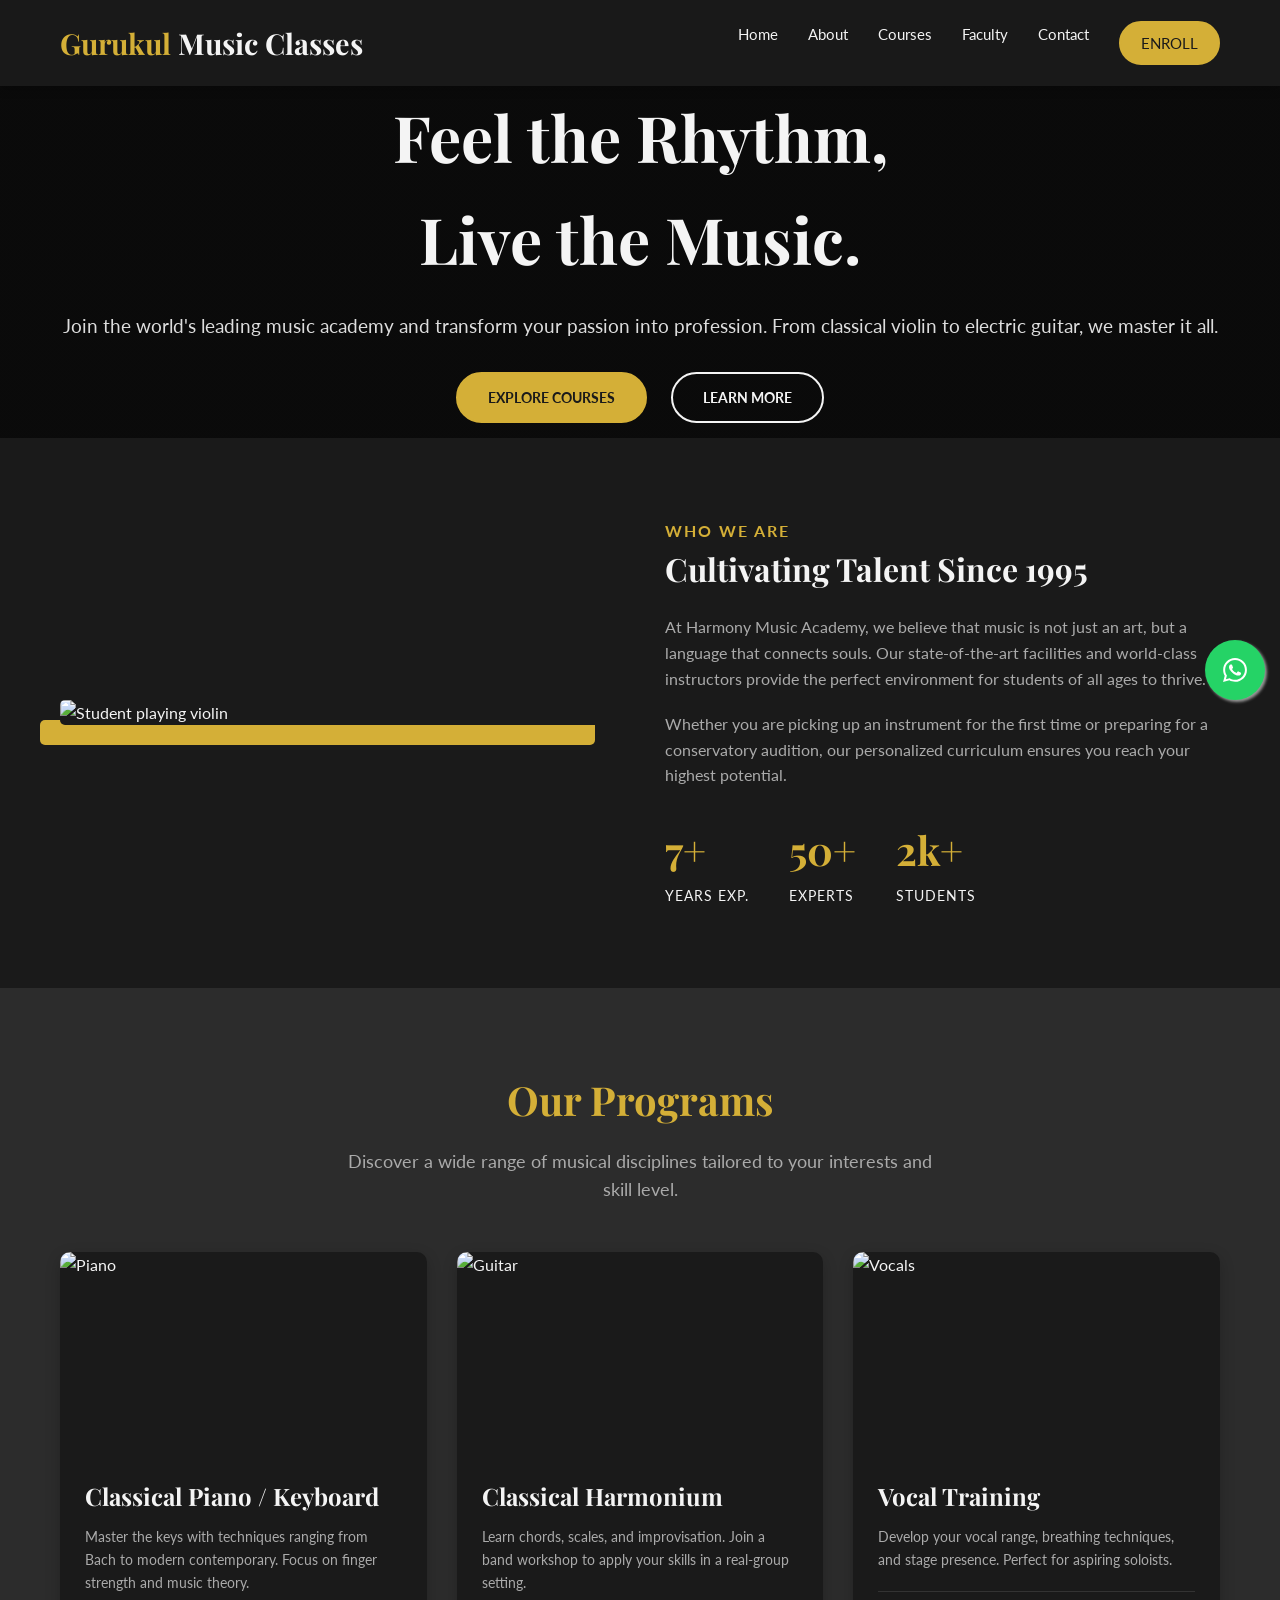
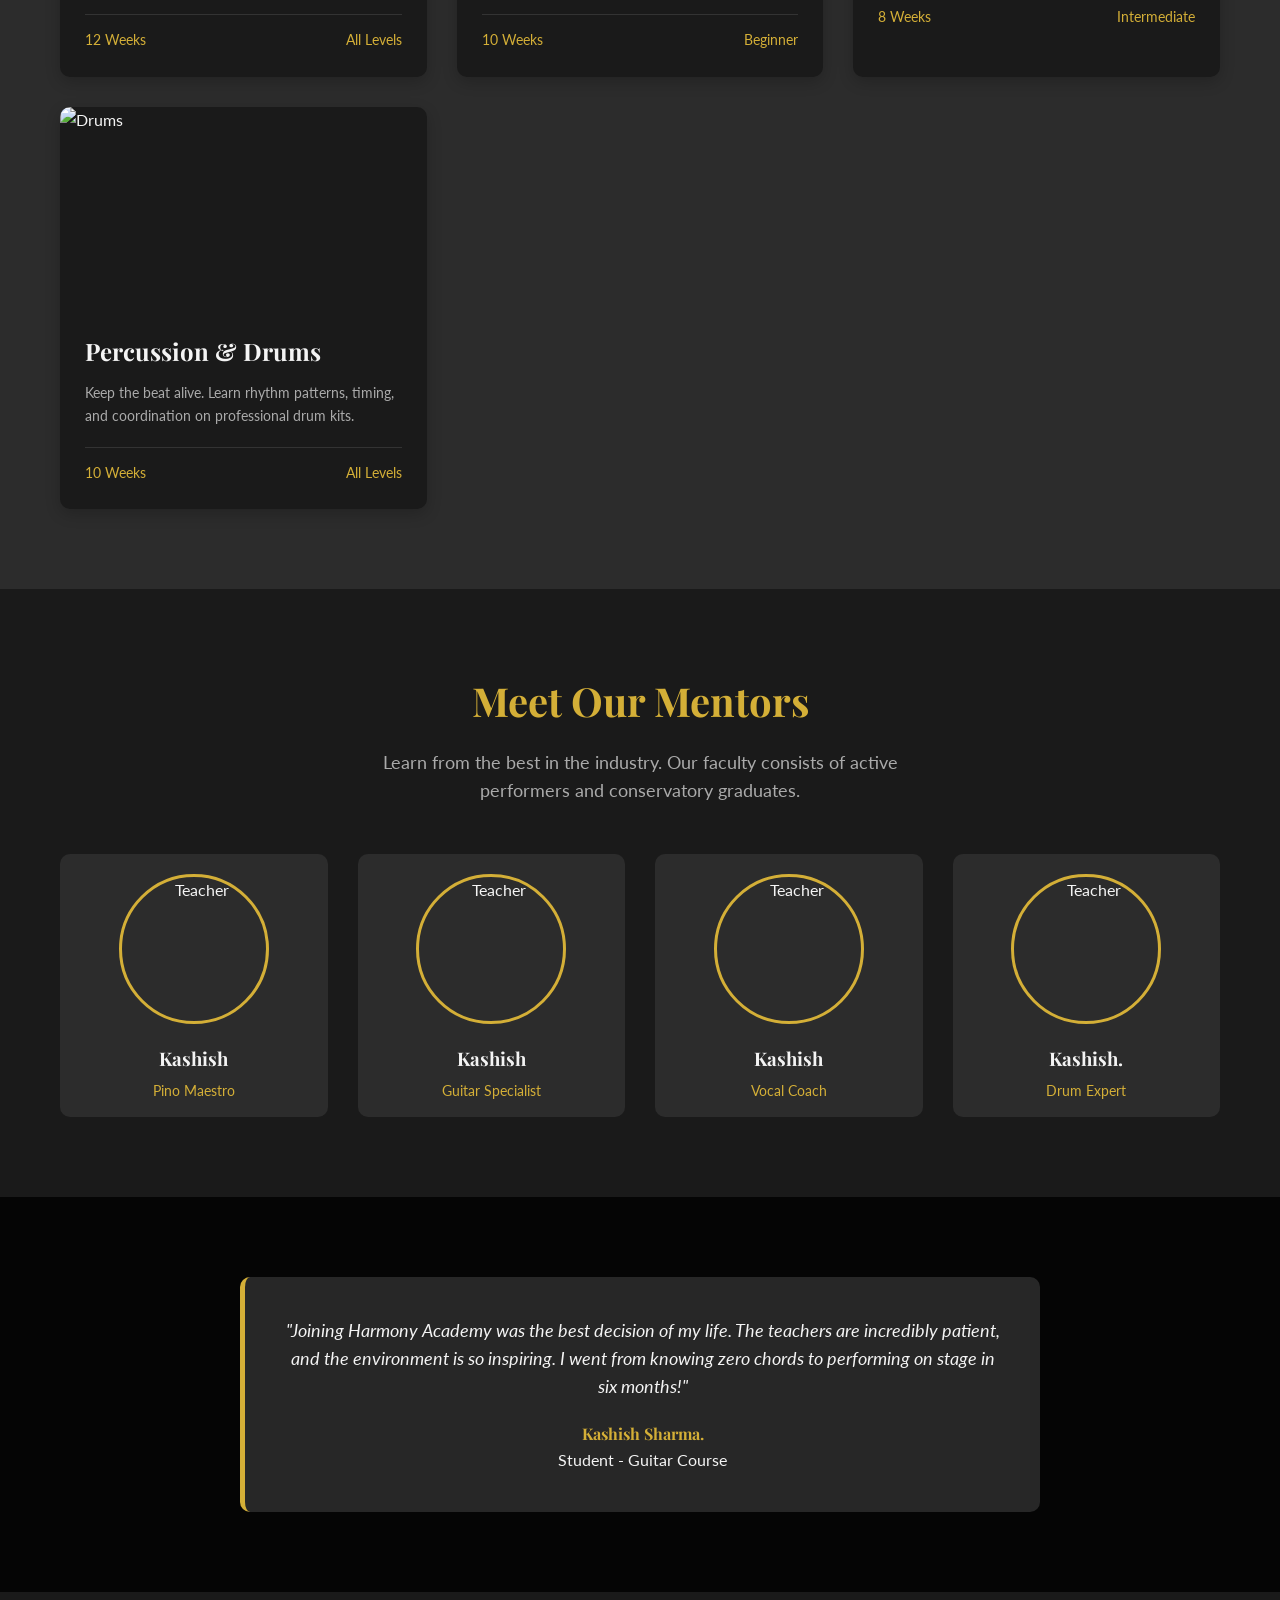
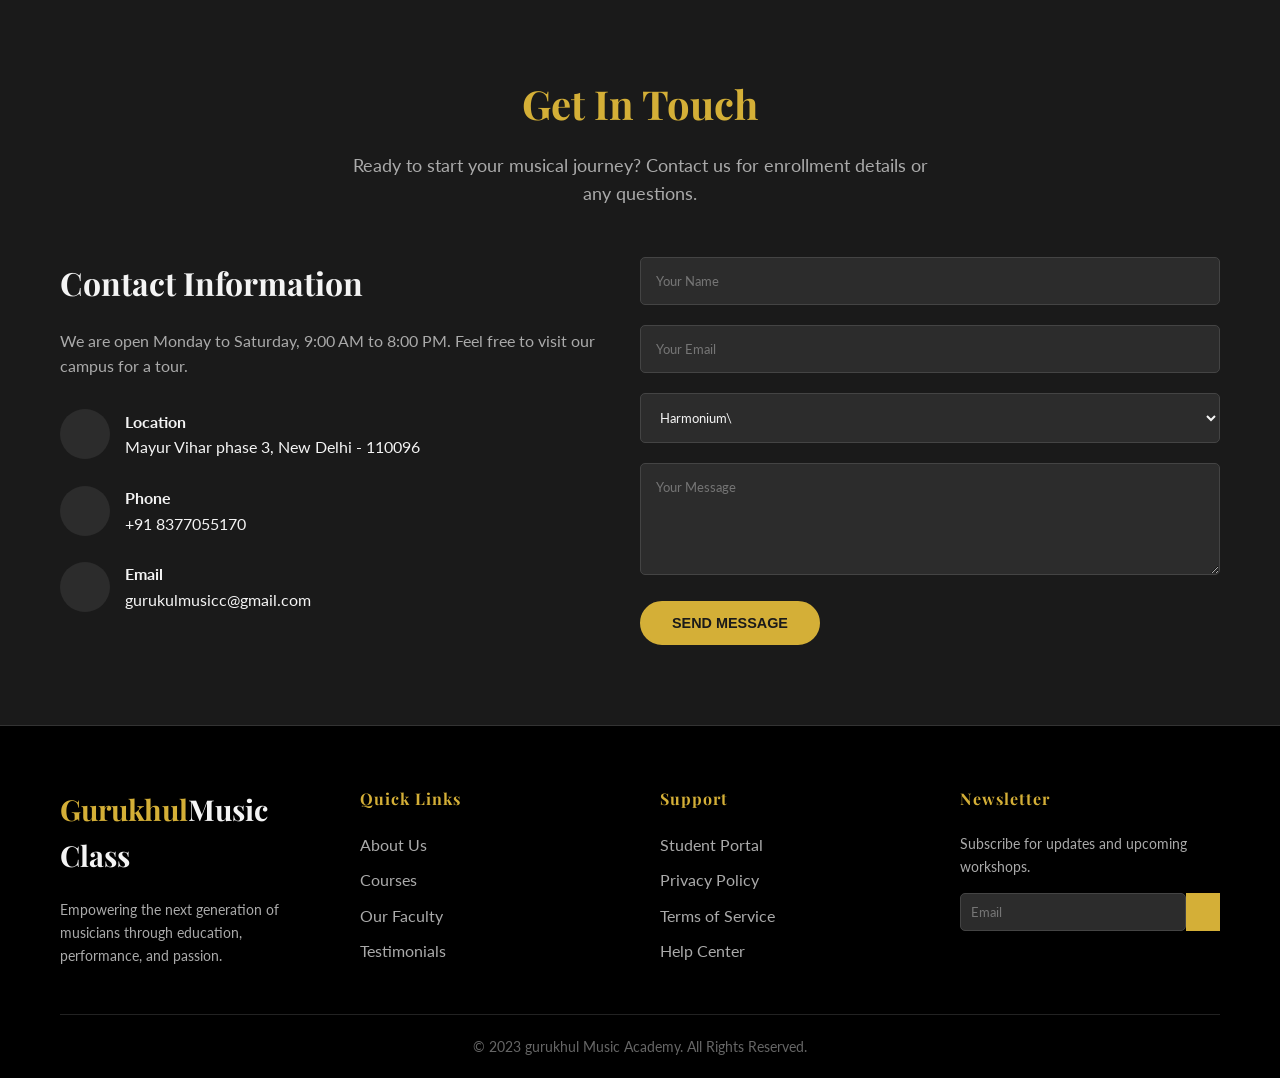
==== commit e8d128f7: "Update index.html" ====
--- a/index.html
+++ b/index.html
@@ -302,7 +302,7 @@
 	</a>
             <div class="footer-grid">
                 <div class="footer-col">
-                    <div class="logo" style="margin-bottom: 20px;">Gurukhul<span>Music</span></div>
+                    <div class="logo" style="margin-bottom: 20px;">Gurukhul<span>Music Class</span></div>
                     <p style="color: #aaa; font-size: 0.9rem;">Empowering the next generation of musicians through education, performance, and passion.</p>
                 </div>
                 <div class="footer-col">
--- a/Main.css
+++ b/Main.css
@@ -376,8 +376,8 @@
             position: fixed;
             width: 60px;
             height: 60px;
-            bottom: 144px;
-            right: 10px;
+            bottom: 200px;
+            right: 15px;
             background-color: #25d366;
             color: #FFF;
             border-radius: 50px;
@@ -610,4 +610,4 @@
             .section-title {
                 font-size: 2rem;
             }
-        }+        }
